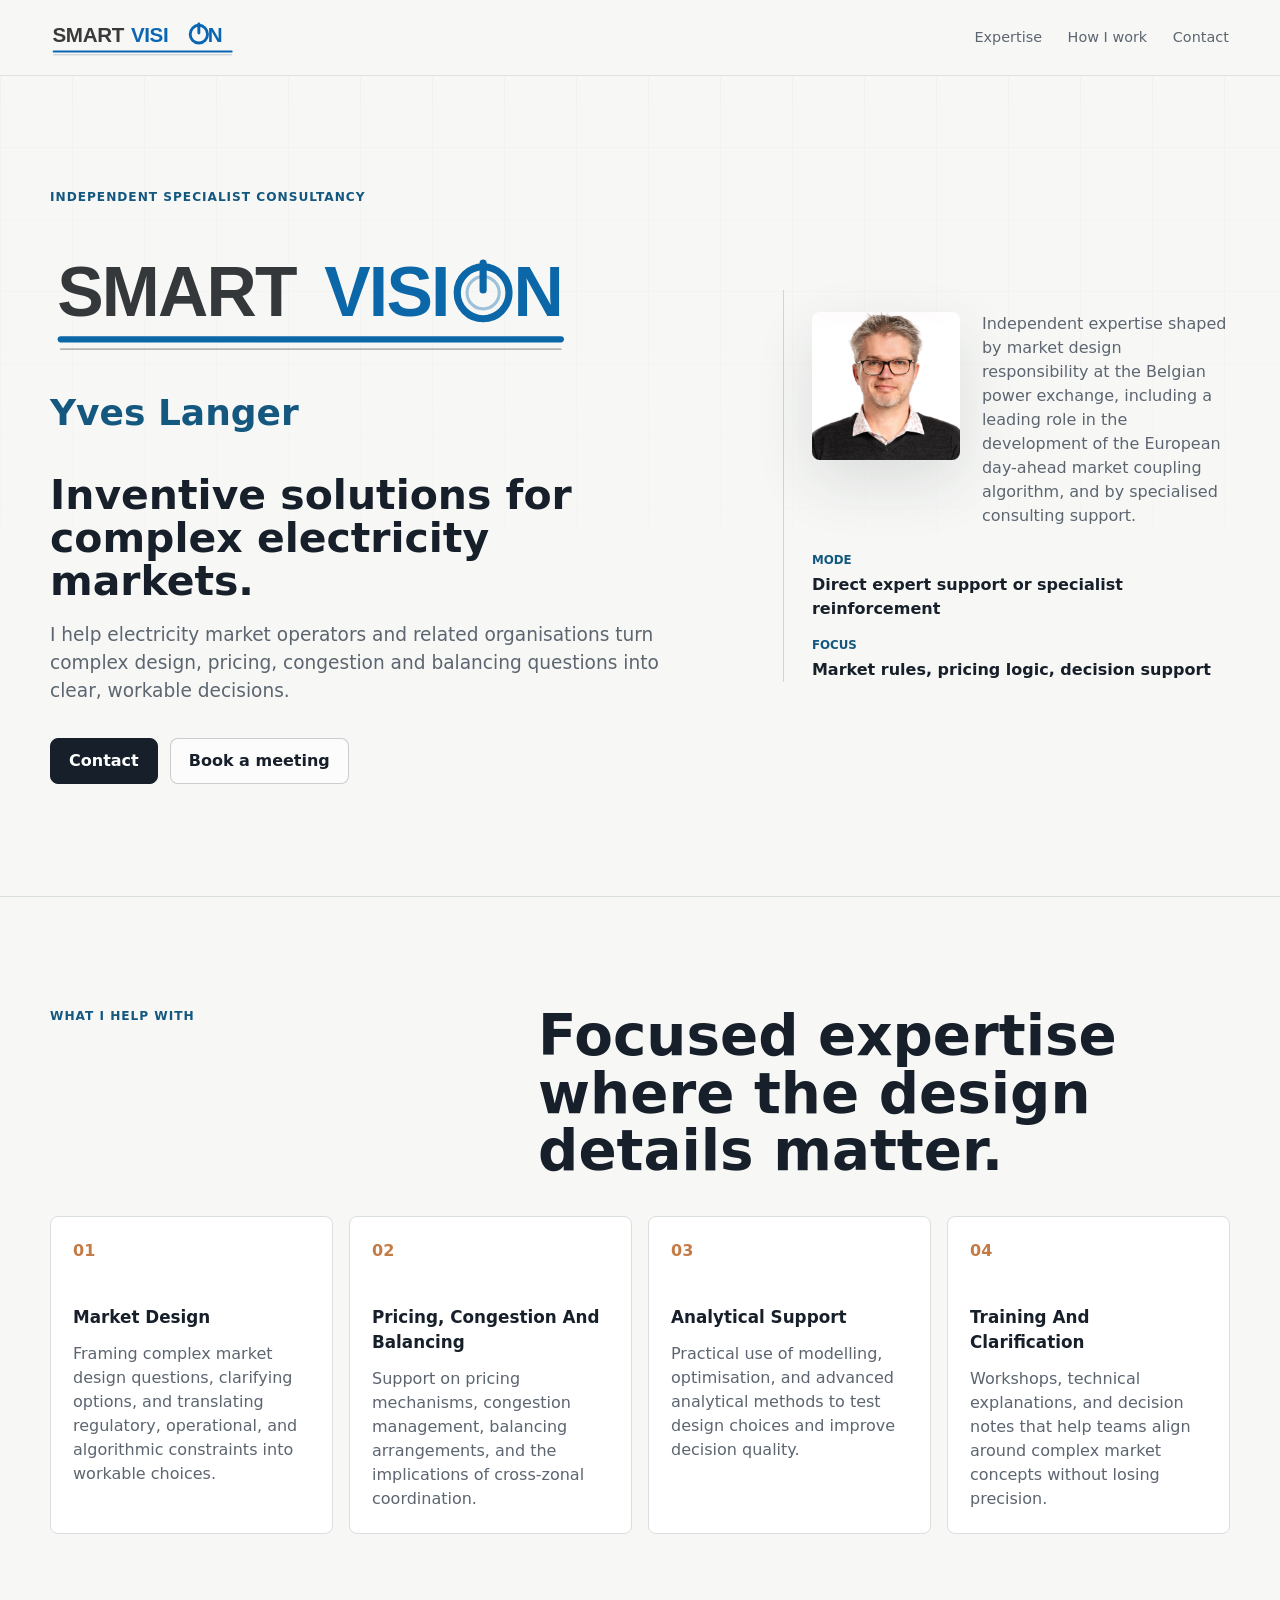
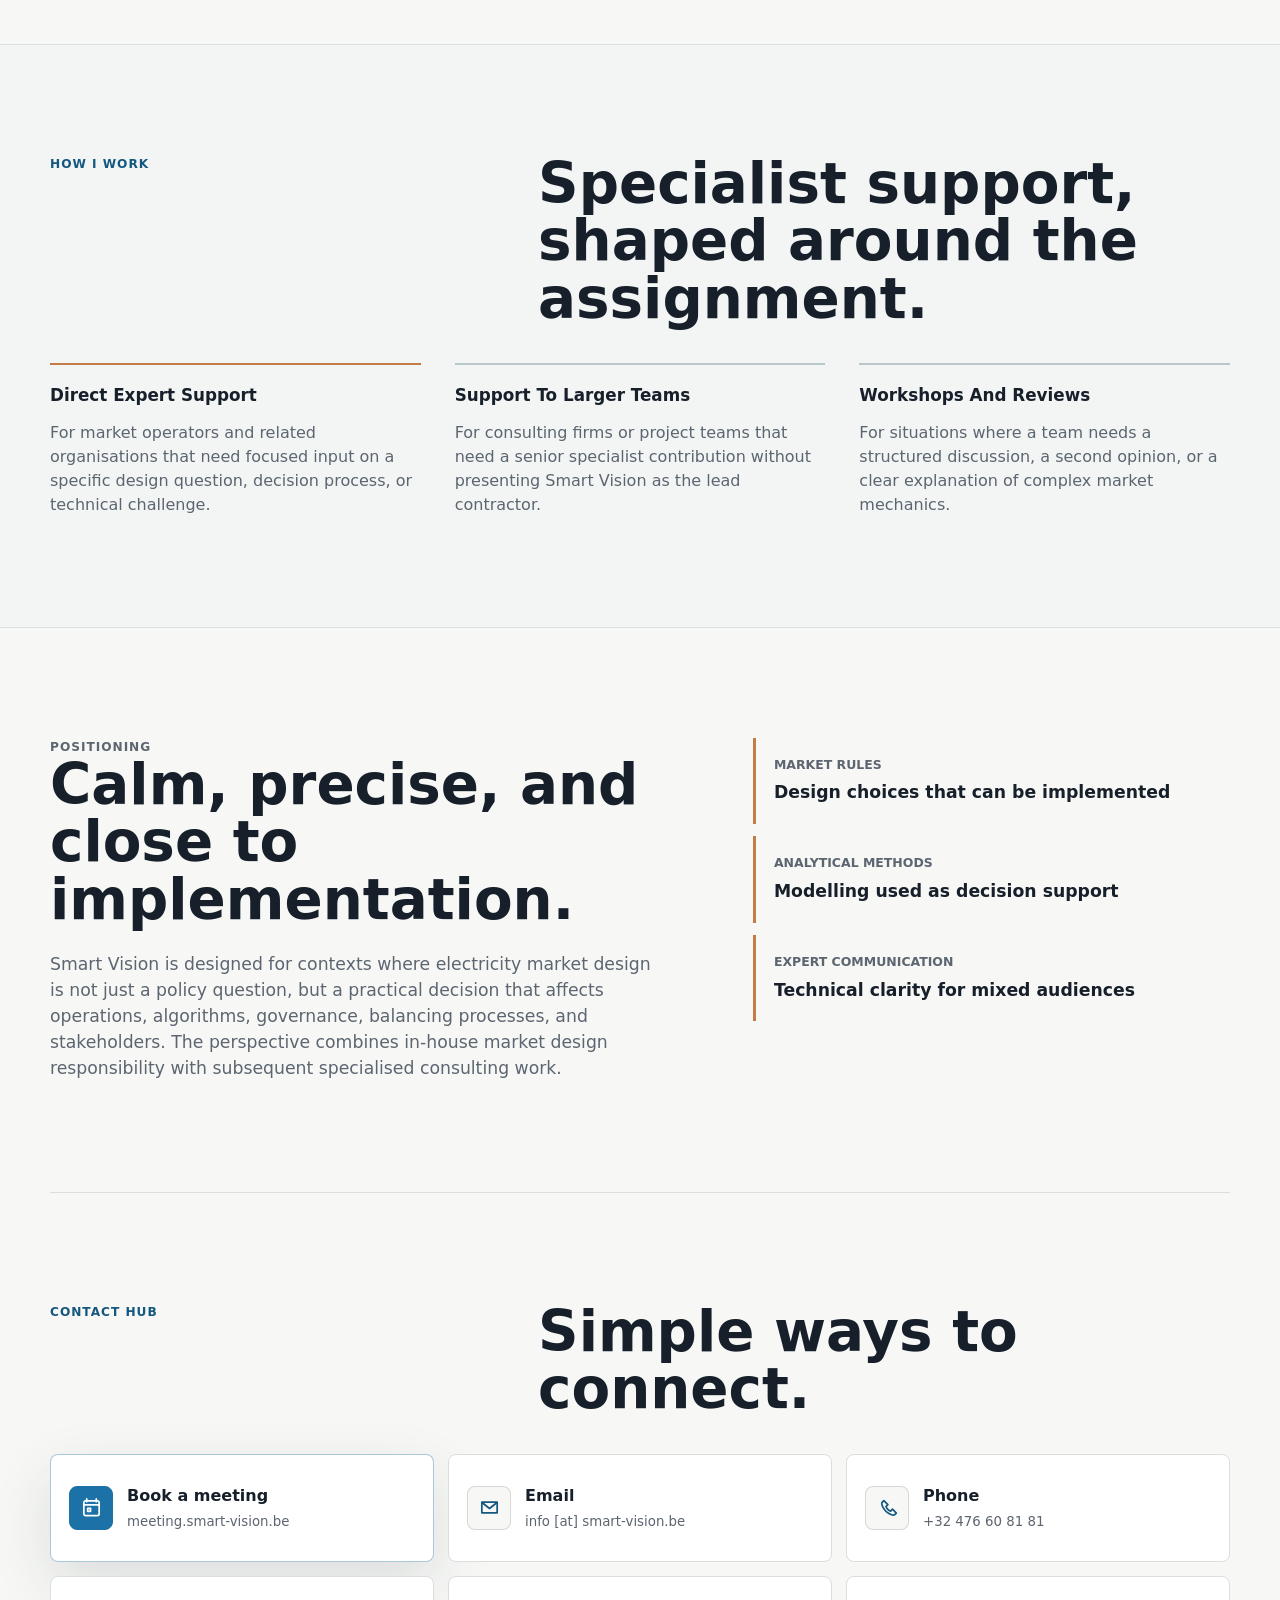
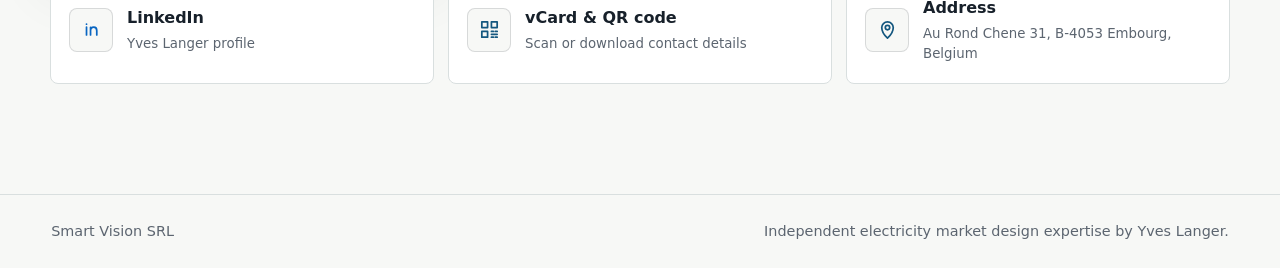
==== index.html @ 0102db3b "Refine hero identity layout" ====
<!doctype html>
<html lang="en">
  <head>
    <meta charset="utf-8">
    <meta name="viewport" content="width=device-width, initial-scale=1">
    <title>Smart Vision | Yves Langer</title>
    <meta name="description" content="Smart Vision provides independent expertise in electricity market design, pricing, congestion management, balancing, and algorithmic implementation.">
    <meta property="og:title" content="Smart Vision | Yves Langer">
    <meta property="og:description" content="Inventive solutions for complex electricity markets.">
    <meta property="og:type" content="website">
    <meta property="og:url" content="https://www.smart-vision.be/">
    <meta property="og:image" content="https://www.smart-vision.be/assets/yves-langer-portrait.jpg">
    <link rel="icon" href="assets/favicon.svg" type="image/svg+xml">
    <link rel="stylesheet" href="styles.css">
  </head>
  <body>
    <header class="site-header" aria-label="Site header">
      <a class="brand" href="#top" aria-label="Smart Vision home">
        <img src="assets/smart-vision-mark.svg" alt="" width="188" height="44">
      </a>
      <nav class="site-nav" aria-label="Main navigation">
        <a href="#help">Expertise</a>
        <a href="#work">How I work</a>
        <a href="#contact">Contact</a>
      </nav>
    </header>

    <main id="top">
      <section class="hero" aria-labelledby="hero-title">
        <div class="hero-background" aria-hidden="true">
          <svg viewBox="0 0 1000 620" preserveAspectRatio="none">
            <path d="M0 440C160 378 260 502 402 416C535 335 598 175 752 210C862 235 916 332 1000 286" />
            <path d="M0 260C118 212 228 235 330 290C470 365 580 310 668 220C752 134 878 112 1000 168" />
            <path d="M0 540C120 492 242 520 360 548C520 586 640 520 770 430C848 376 922 350 1000 368" />
          </svg>
        </div>

        <div class="hero-inner">
          <div class="hero-copy">
            <p class="eyebrow">Independent specialist consultancy</p>
            <h1 id="hero-title" class="sr-only">Smart Vision</h1>
            <img class="hero-logo" src="assets/logo-current.svg" alt="Smart Vision">
            <p class="name-line">Yves Langer</p>
            <p class="lead">Inventive solutions for complex electricity markets.</p>
            <p class="support">I help electricity market operators and related organisations turn complex design, pricing, congestion and balancing questions into clear, workable decisions.</p>
            <div class="hero-actions" aria-label="Primary actions">
              <a class="button primary" href="#contact">Contact</a>
              <a class="button secondary" href="https://meeting.smart-vision.be" target="_blank" rel="noopener">Book a meeting</a>
            </div>
          </div>

          <div class="hero-identity" aria-label="Yves Langer profile">
            <div class="identity-copy">
              <div class="identity-intro">
                <img class="portrait" src="assets/yves-langer-portrait.jpg" alt="Yves Langer">
                <p>Independent expertise shaped by market design responsibility at the Belgian power exchange, including a leading role in the development of the European day-ahead market coupling algorithm, and by specialised consulting support.</p>
              </div>
              <dl>
                <div>
                  <dt>Mode</dt>
                  <dd>Direct expert support or specialist reinforcement</dd>
                </div>
                <div>
                  <dt>Focus</dt>
                  <dd>Market rules, pricing logic, decision support</dd>
                </div>
              </dl>
            </div>
          </div>
        </div>
      </section>

      <section id="help" class="section">
        <div class="section-heading">
          <p class="eyebrow">What I help with</p>
          <h2>Focused expertise where the design details matter.</h2>
        </div>
        <div class="card-grid">
          <article class="info-card">
            <span class="card-index">01</span>
            <h3>Market Design</h3>
            <p>Framing complex market design questions, clarifying options, and translating regulatory, operational, and algorithmic constraints into workable choices.</p>
          </article>
          <article class="info-card">
            <span class="card-index">02</span>
            <h3>Pricing, Congestion And Balancing</h3>
            <p>Support on pricing mechanisms, congestion management, balancing arrangements, and the implications of cross-zonal coordination.</p>
          </article>
          <article class="info-card">
            <span class="card-index">03</span>
            <h3>Analytical Support</h3>
            <p>Practical use of modelling, optimisation, and advanced analytical methods to test design choices and improve decision quality.</p>
          </article>
          <article class="info-card">
            <span class="card-index">04</span>
            <h3>Training And Clarification</h3>
            <p>Workshops, technical explanations, and decision notes that help teams align around complex market concepts without losing precision.</p>
          </article>
        </div>
      </section>

      <section id="work" class="section band">
        <div class="section-heading">
          <p class="eyebrow">How I work</p>
          <h2>Specialist support, shaped around the assignment.</h2>
        </div>
        <div class="work-list">
          <article>
            <h3>Direct Expert Support</h3>
            <p>For market operators and related organisations that need focused input on a specific design question, decision process, or technical challenge.</p>
          </article>
          <article>
            <h3>Support To Larger Teams</h3>
            <p>For consulting firms or project teams that need a senior specialist contribution without presenting Smart Vision as the lead contractor.</p>
          </article>
          <article>
            <h3>Workshops And Reviews</h3>
            <p>For situations where a team needs a structured discussion, a second opinion, or a clear explanation of complex market mechanics.</p>
          </article>
        </div>
      </section>

      <section class="section evidence" aria-labelledby="evidence-title">
        <div class="evidence-copy">
          <p class="eyebrow">Positioning</p>
          <h2 id="evidence-title">Calm, precise, and close to implementation.</h2>
          <p>Smart Vision is designed for contexts where electricity market design is not just a policy question, but a practical decision that affects operations, algorithms, governance, balancing processes, and stakeholders. The perspective combines in-house market design responsibility with subsequent specialised consulting work.</p>
        </div>
        <div class="metrics" aria-label="Areas of emphasis">
          <div>
            <span>Market rules</span>
            <strong>Design choices that can be implemented</strong>
          </div>
          <div>
            <span>Analytical methods</span>
            <strong>Modelling used as decision support</strong>
          </div>
          <div>
            <span>Expert communication</span>
            <strong>Technical clarity for mixed audiences</strong>
          </div>
        </div>
      </section>

      <section id="contact" class="section contact-section">
        <div class="section-heading">
          <p class="eyebrow">Contact hub</p>
          <h2>Simple ways to connect.</h2>
        </div>
        <div class="contact-grid">
          <a class="contact-card highlight" href="https://meeting.smart-vision.be" target="_blank" rel="noopener">
            <span class="contact-icon" aria-hidden="true">
              <svg viewBox="0 0 24 24" focusable="false">
                <path d="M7 3v3M17 3v3M4.5 9.2h15M6 5h12a2 2 0 0 1 2 2v11.5a2 2 0 0 1-2 2H6a2 2 0 0 1-2-2V7a2 2 0 0 1 2-2Z"/>
                <path d="M8 13h3v3H8z"/>
              </svg>
            </span>
            <span>
              <strong>Book a meeting</strong>
              <small>meeting.smart-vision.be</small>
            </span>
          </a>
          <a class="contact-card" id="email-link" href="#" data-user-a="info" data-domain-a="smart-vision" data-domain-b="be">
            <span class="contact-icon" aria-hidden="true">
              <svg viewBox="0 0 24 24" focusable="false">
                <path d="M4 6.5h16v11H4z"/>
                <path d="m4.5 7 7.5 6 7.5-6"/>
              </svg>
            </span>
            <span>
              <strong>Email</strong>
              <small id="email-readable">info [at] smart-vision.be</small>
            </span>
          </a>
          <a class="contact-card" id="phone-link" href="#" data-p1="+32" data-p2="476" data-p3="60" data-p4="81" data-p5="81">
            <span class="contact-icon" aria-hidden="true">
              <svg viewBox="0 0 24 24" focusable="false">
                <path d="M8.2 4.8 6.6 6.4c-.8.8-.6 3.1.8 5.7 1.5 2.7 3.8 5 6.5 6.5 2.6 1.4 4.9 1.6 5.7.8l1.6-1.6-4-4-2 2c-.9-.3-1.9-.9-2.9-1.9s-1.6-2-1.9-2.9l2-2-4.2-4.2Z"/>
              </svg>
            </span>
            <span>
              <strong>Phone</strong>
              <small id="phone-readable">+32 476 60 81 81</small>
            </span>
          </a>
          <a class="contact-card" href="https://www.linkedin.com/in/yveslanger/" target="_blank" rel="noopener">
            <span class="contact-icon linkedin-icon" aria-hidden="true">
              <svg viewBox="0 0 24 24" focusable="false">
                <path d="M6.8 9.5v8.2M6.8 6.3v.1M11 17.7v-8M11 13.2c0-2.1 1.3-3.7 3.4-3.7 1.9 0 3.1 1.2 3.1 3.7v4.5"/>
              </svg>
            </span>
            <span>
              <strong>LinkedIn</strong>
              <small>Yves Langer profile</small>
            </span>
          </a>
          <button class="contact-card contact-button" type="button" id="qr-open" aria-haspopup="dialog">
            <span class="contact-icon" aria-hidden="true">
              <svg viewBox="0 0 24 24" focusable="false">
                <path d="M4 4h6v6H4zM14 4h6v6h-6zM4 14h6v6H4z"/>
                <path d="M14 14h2M18 14h2M14 17h6M14 20h2M18 20h2"/>
              </svg>
            </span>
            <span>
              <strong>vCard & QR code</strong>
              <small>Scan or download contact details</small>
            </span>
          </button>
          <a class="contact-card" href="https://goo.gl/maps/nouDkz6vx65DiyoV7" target="_blank" rel="noopener">
            <span class="contact-icon" aria-hidden="true">
              <svg viewBox="0 0 24 24" focusable="false">
                <path d="M12 21s6-5.3 6-11a6 6 0 0 0-12 0c0 5.7 6 11 6 11Z"/>
                <path d="M12 12.3a2.3 2.3 0 1 0 0-4.6 2.3 2.3 0 0 0 0 4.6Z"/>
              </svg>
            </span>
            <span>
              <strong>Address</strong>
              <small>Au Rond Chene 31, B-4053 Embourg, Belgium</small>
            </span>
          </a>
        </div>
      </section>
    </main>

    <div class="qr-modal" id="qr-modal" role="dialog" aria-modal="true" aria-labelledby="qr-title" hidden>
      <button class="qr-backdrop" type="button" id="qr-backdrop" aria-label="Close QR code"></button>
      <div class="qr-dialog">
        <button class="qr-close" type="button" id="qr-close" aria-label="Close QR code">
          <svg viewBox="0 0 24 24" focusable="false" aria-hidden="true">
            <path d="M6 6l12 12M18 6 6 18"/>
          </svg>
        </button>
        <div class="qr-dialog-logo" aria-hidden="true">
          <img src="assets/logo-current.svg" alt="">
        </div>
        <h2 id="qr-title">Smart Vision contact QR</h2>
        <img class="qr-image" src="assets/qr-vcard.png" alt="QR code for Yves Langer contact details">
        <a class="button primary" href="assets/yves-langer.vcf" download>Download vCard</a>
      </div>
    </div>

    <footer class="site-footer">
      <p>Smart Vision SRL</p>
      <p>Independent electricity market design expertise by Yves Langer.</p>
    </footer>

    <script src="script.js"></script>
  </body>
</html>
---- styles.css ----
:root {
  --ink: #17202a;
  --muted: #5c6570;
  --soft: #f7f8f6;
  --paper: #ffffff;
  --line: #d9dfdf;
  --blue: #1c72a7;
  --blue-dark: #14577f;
  --green: #73a873;
  --copper: #c47b45;
  --shadow: 0 22px 60px rgba(23, 32, 42, 0.12);
  --radius: 8px;
}

* {
  box-sizing: border-box;
}

html {
  scroll-behavior: smooth;
}

body {
  margin: 0;
  color: var(--ink);
  background: var(--soft);
  font-family: Inter, ui-sans-serif, system-ui, -apple-system, BlinkMacSystemFont, "Segoe UI", sans-serif;
  line-height: 1.5;
  letter-spacing: 0;
  overflow-x: hidden;
}

img,
svg {
  display: block;
  max-width: 100%;
}

.sr-only {
  position: absolute;
  width: 1px;
  height: 1px;
  padding: 0;
  overflow: hidden;
  clip: rect(0, 0, 0, 0);
  white-space: nowrap;
  border: 0;
}

a {
  color: inherit;
}

.site-header {
  position: sticky;
  top: 0;
  z-index: 20;
  display: flex;
  align-items: center;
  justify-content: space-between;
  gap: 24px;
  min-height: 76px;
  padding: 14px clamp(20px, 4vw, 56px);
  border-bottom: 1px solid rgba(217, 223, 223, 0.82);
  background: rgba(247, 248, 246, 0.92);
  backdrop-filter: blur(18px);
}

.brand {
  display: inline-flex;
  align-items: center;
  gap: 14px;
  text-decoration: none;
}

.brand img {
  width: clamp(152px, 19vw, 188px);
  height: auto;
  flex: 0 0 auto;
}

.site-nav {
  display: flex;
  align-items: center;
  gap: clamp(12px, 2vw, 26px);
  color: var(--muted);
  font-size: 0.9rem;
}

.site-nav a {
  text-decoration: none;
}

.site-nav a:hover {
  color: var(--ink);
}

.hero {
  position: relative;
  overflow: hidden;
  min-height: min(820px, calc(100vh - 76px));
  border-bottom: 1px solid var(--line);
}

.hero-background {
  display: none;
}

.hero::before {
  position: absolute;
  inset: 0;
  content: "";
  opacity: 0.58;
  pointer-events: none;
  background:
    linear-gradient(90deg, rgba(23, 32, 42, 0.045) 1px, transparent 1px),
    linear-gradient(0deg, rgba(23, 32, 42, 0.04) 1px, transparent 1px);
  background-size: 72px 72px;
  mask-image: linear-gradient(180deg, #000 0%, transparent 82%);
}

.hero-inner {
  position: relative;
  z-index: 1;
  display: grid;
  grid-template-columns: minmax(0, 1.18fr) minmax(320px, 0.82fr);
  align-items: center;
  gap: clamp(44px, 7vw, 92px);
  width: min(1180px, calc(100% - 40px));
  min-height: min(820px, calc(100vh - 76px));
  margin: 0 auto;
  padding: clamp(58px, 9vw, 112px) 0;
}

.hero-copy,
.hero-identity,
.identity-copy {
  min-width: 0;
}

.eyebrow {
  margin: 0 0 14px;
  color: var(--blue-dark);
  font-size: 0.76rem;
  font-weight: 760;
  letter-spacing: 0.08em;
  text-transform: uppercase;
}

h1,
h2,
h3,
p {
  margin-top: 0;
}

h1 {
  margin-bottom: 8px;
  font-size: clamp(4.5rem, 11vw, 9.8rem);
  line-height: 0.9;
  font-weight: 790;
  letter-spacing: 0;
}

.hero-logo {
  width: min(720px, 100%);
  margin: 24px 0 18px;
}

.name-line {
  margin-bottom: 34px;
  color: var(--blue-dark);
  font-size: clamp(1.4rem, 3vw, 2.25rem);
  font-weight: 680;
}

.lead {
  max-width: 760px;
  margin-bottom: 18px;
  font-size: clamp(1.45rem, 3.2vw, 2.8rem);
  line-height: 1.05;
  font-weight: 720;
}

.support {
  max-width: 640px;
  color: var(--muted);
  font-size: clamp(1rem, 1.45vw, 1.22rem);
}

.hero-actions {
  display: flex;
  flex-wrap: wrap;
  gap: 12px;
  margin-top: 34px;
}

.button {
  display: inline-flex;
  align-items: center;
  justify-content: center;
  min-height: 46px;
  padding: 0 18px;
  border: 1px solid var(--ink);
  border-radius: var(--radius);
  font-weight: 700;
  text-decoration: none;
}

.button.primary {
  color: #fff;
  background: var(--ink);
}

.button.secondary {
  border-color: rgba(23, 32, 42, 0.22);
  background: rgba(255, 255, 255, 0.62);
}

.button:hover,
.contact-card:hover {
  transform: translateY(-1px);
}

.hero-identity {
  padding: 22px 0 0 28px;
  border-left: 1px solid rgba(23, 32, 42, 0.16);
}

.identity-intro {
  display: grid;
  grid-template-columns: 148px minmax(0, 1fr);
  gap: 22px;
  align-items: start;
}

.portrait {
  width: 148px;
  aspect-ratio: 1;
  object-fit: cover;
  border-radius: var(--radius);
  box-shadow: var(--shadow);
}

.identity-copy p {
  margin-bottom: 0;
  color: var(--muted);
}

.identity-copy dl {
  display: grid;
  grid-template-columns: 1fr;
  gap: 16px;
  margin: 24px 0 0;
}

.identity-copy dt {
  color: var(--blue-dark);
  font-size: 0.74rem;
  font-weight: 760;
  text-transform: uppercase;
}

.identity-copy dd {
  margin: 3px 0 0;
  font-weight: 670;
  overflow-wrap: anywhere;
}

.section {
  width: min(1180px, calc(100% - 40px));
  margin: 0 auto;
  padding: clamp(66px, 9vw, 110px) 0;
}

.section-heading {
  display: grid;
  grid-template-columns: minmax(160px, 0.38fr) minmax(0, 0.62fr);
  gap: clamp(20px, 5vw, 80px);
  align-items: start;
  margin-bottom: 36px;
}

.section-heading h2,
.evidence-copy h2 {
  margin: 0;
  font-size: clamp(2rem, 4.4vw, 4.1rem);
  line-height: 1.02;
  letter-spacing: 0;
}

.card-grid {
  display: grid;
  grid-template-columns: repeat(4, minmax(0, 1fr));
  gap: 16px;
}

.info-card,
.contact-card,
.resource-row article {
  border: 1px solid var(--line);
  border-radius: var(--radius);
  background: var(--paper);
}

.info-card {
  min-height: 280px;
  padding: 22px;
}

.card-index {
  display: inline-flex;
  margin-bottom: 42px;
  color: var(--copper);
  font-weight: 780;
}

.info-card h3,
.work-list h3,
.resource-row h3 {
  margin-bottom: 12px;
  font-size: 1.05rem;
}

.info-card p,
.work-list p,
.resource-row p,
.evidence-copy p {
  margin-bottom: 0;
  color: var(--muted);
}

.band {
  width: 100%;
  max-width: none;
  padding-right: max(20px, calc((100vw - 1180px) / 2));
  padding-left: max(20px, calc((100vw - 1180px) / 2));
  border-top: 1px solid var(--line);
  border-bottom: 1px solid var(--line);
  background: #f2f5f4;
}

.work-list {
  display: grid;
  grid-template-columns: repeat(3, minmax(0, 1fr));
  gap: 34px;
}

.work-list article {
  padding-top: 18px;
  border-top: 2px solid #b9c7ca;
}

.work-list article:first-child {
  border-top-color: var(--copper);
}

.evidence {
  display: grid;
  grid-template-columns: minmax(0, 0.9fr) minmax(280px, 0.7fr);
  gap: clamp(34px, 7vw, 90px);
  align-items: start;
}

.evidence-copy p:last-child {
  max-width: 620px;
  margin-top: 24px;
  font-size: 1.08rem;
}

.metrics {
  display: grid;
  gap: 12px;
}

.metrics div {
  padding: 18px 0 18px 18px;
  border-left: 3px solid var(--copper);
}

.metrics span,
.metrics strong {
  display: block;
}

.metrics span {
  color: var(--muted);
  font-size: 0.78rem;
  font-weight: 720;
  text-transform: uppercase;
}

.metrics strong {
  margin-top: 6px;
  font-size: 1.08rem;
}

.contact-section {
  border-top: 1px solid var(--line);
}

.contact-grid {
  display: grid;
  grid-template-columns: repeat(3, minmax(0, 1fr));
  gap: 14px;
}

.contact-card {
  display: flex;
  gap: 14px;
  align-items: center;
  min-height: 108px;
  padding: 18px;
  text-decoration: none;
  transition: transform 160ms ease, border-color 160ms ease, box-shadow 160ms ease;
}

.contact-button {
  width: 100%;
  color: inherit;
  font: inherit;
  text-align: left;
  cursor: pointer;
}

.contact-card.highlight {
  border-color: rgba(28, 114, 167, 0.38);
  box-shadow: var(--shadow);
}

.contact-icon {
  display: inline-flex;
  align-items: center;
  justify-content: center;
  flex: 0 0 44px;
  width: 44px;
  height: 44px;
  border: 1px solid rgba(23, 32, 42, 0.14);
  border-radius: var(--radius);
  color: var(--blue-dark);
  background: var(--soft);
}

.contact-icon svg {
  width: 23px;
  height: 23px;
  fill: none;
  stroke: currentColor;
  stroke-width: 1.8;
  stroke-linecap: round;
  stroke-linejoin: round;
}

.contact-card.highlight .contact-icon {
  color: #fff;
  border-color: var(--blue);
  background: var(--blue);
}

.linkedin-icon {
  color: #0a66c2;
}

.contact-card strong,
.contact-card small {
  display: block;
}

.contact-card small {
  margin-top: 4px;
  color: var(--muted);
  overflow-wrap: anywhere;
}

.qr-modal[hidden] {
  display: none;
}

.qr-modal {
  position: fixed;
  inset: 0;
  z-index: 80;
  display: grid;
  place-items: center;
  padding: 24px;
}

.qr-backdrop {
  position: absolute;
  inset: 0;
  border: 0;
  background: rgba(23, 32, 42, 0.48);
  cursor: pointer;
}

.qr-dialog {
  position: relative;
  z-index: 1;
  display: grid;
  justify-items: center;
  width: min(420px, 100%);
  padding: 30px;
  border: 1px solid rgba(217, 223, 223, 0.95);
  border-radius: var(--radius);
  background: var(--paper);
  box-shadow: var(--shadow);
}

.qr-close {
  position: absolute;
  top: 12px;
  right: 12px;
  display: inline-flex;
  align-items: center;
  justify-content: center;
  width: 38px;
  height: 38px;
  border: 1px solid var(--line);
  border-radius: var(--radius);
  color: var(--ink);
  background: var(--soft);
  cursor: pointer;
}

.qr-close svg {
  width: 20px;
  height: 20px;
  fill: none;
  stroke: currentColor;
  stroke-width: 2;
  stroke-linecap: round;
}

.qr-dialog-logo {
  width: min(230px, 70%);
  margin-bottom: 18px;
}

.qr-dialog h2 {
  margin-bottom: 18px;
  font-size: 1.35rem;
  line-height: 1.15;
  text-align: center;
}

.qr-image {
  width: min(250px, 78vw);
  margin-bottom: 22px;
  border: 1px solid var(--line);
  border-radius: var(--radius);
  background: #fff;
}

.resources {
  padding-top: 44px;
}

.resource-row {
  display: grid;
  grid-template-columns: repeat(3, minmax(0, 1fr));
  gap: 16px;
}

.resource-row article {
  padding: 22px;
}

.site-footer {
  display: flex;
  justify-content: space-between;
  gap: 18px;
  padding: 26px clamp(20px, 4vw, 56px);
  border-top: 1px solid var(--line);
  color: var(--muted);
  font-size: 0.9rem;
}

.site-footer p {
  margin: 0;
}

@media (max-width: 980px) {
  .hero-inner,
  .section-heading,
  .evidence {
    grid-template-columns: 1fr;
  }

  .hero-inner {
    align-items: start;
    min-height: auto;
  }

  .card-grid,
  .contact-grid {
    grid-template-columns: repeat(2, minmax(0, 1fr));
  }

  .work-list,
  .resource-row {
    grid-template-columns: 1fr;
  }

  .hero-identity {
    padding-left: 0;
    border-left: 0;
  }
}

@media (max-width: 720px) {
  .site-header {
    position: static;
    align-items: flex-start;
    flex-direction: column;
  }

  .site-nav {
    width: 100%;
    overflow-x: auto;
    padding-bottom: 4px;
  }

  .hero {
    min-height: auto;
  }

  .hero-inner {
    padding-top: 54px;
    padding-bottom: 66px;
  }

  .hero-copy,
  .hero-identity,
  .section-heading,
  .evidence {
    width: 100%;
    max-width: calc(100vw - 40px);
  }

  h1 {
    font-size: clamp(3.25rem, 17vw, 4.15rem);
    max-width: 6ch;
    overflow-wrap: normal;
  }

  .hero-logo {
    width: min(420px, 100%);
    margin-top: 18px;
  }

  .identity-intro {
    grid-template-columns: 96px minmax(0, 1fr);
    gap: 16px;
  }

  .portrait {
    width: 96px;
  }

  .lead {
    max-width: 12.5ch;
    font-size: clamp(1.42rem, 7.2vw, 1.9rem);
    overflow-wrap: break-word;
  }

  .support {
    max-width: 29ch;
  }

  .section-heading h2,
  .evidence-copy h2 {
    font-size: clamp(2rem, 10vw, 3rem);
    max-width: 8.8ch;
    overflow-wrap: break-word;
  }

  .evidence-copy h2 {
    max-width: 16ch;
    font-size: clamp(2rem, 9vw, 2.6rem);
  }

  .evidence-copy p:last-child {
    max-width: 29ch;
  }

  .hero-identity {
    display: none;
  }

  .card-grid,
  .contact-grid {
    grid-template-columns: 1fr;
  }

  .info-card,
  .contact-card,
  .resource-row article,
  .work-list article {
    max-width: calc(100vw - 40px);
  }

  .info-card p,
  .work-list p,
  .resource-row p,
  .evidence-copy p,
  .contact-card small {
    max-width: 29ch;
    overflow-wrap: anywhere;
  }

  .info-card {
    min-height: auto;
  }

  .card-index {
    margin-bottom: 24px;
  }

  .site-footer {
    flex-direction: column;
  }
}

@media (prefers-reduced-motion: reduce) {
  html {
    scroll-behavior: auto;
  }

  .button,
  .contact-card {
    transition: none;
  }
}
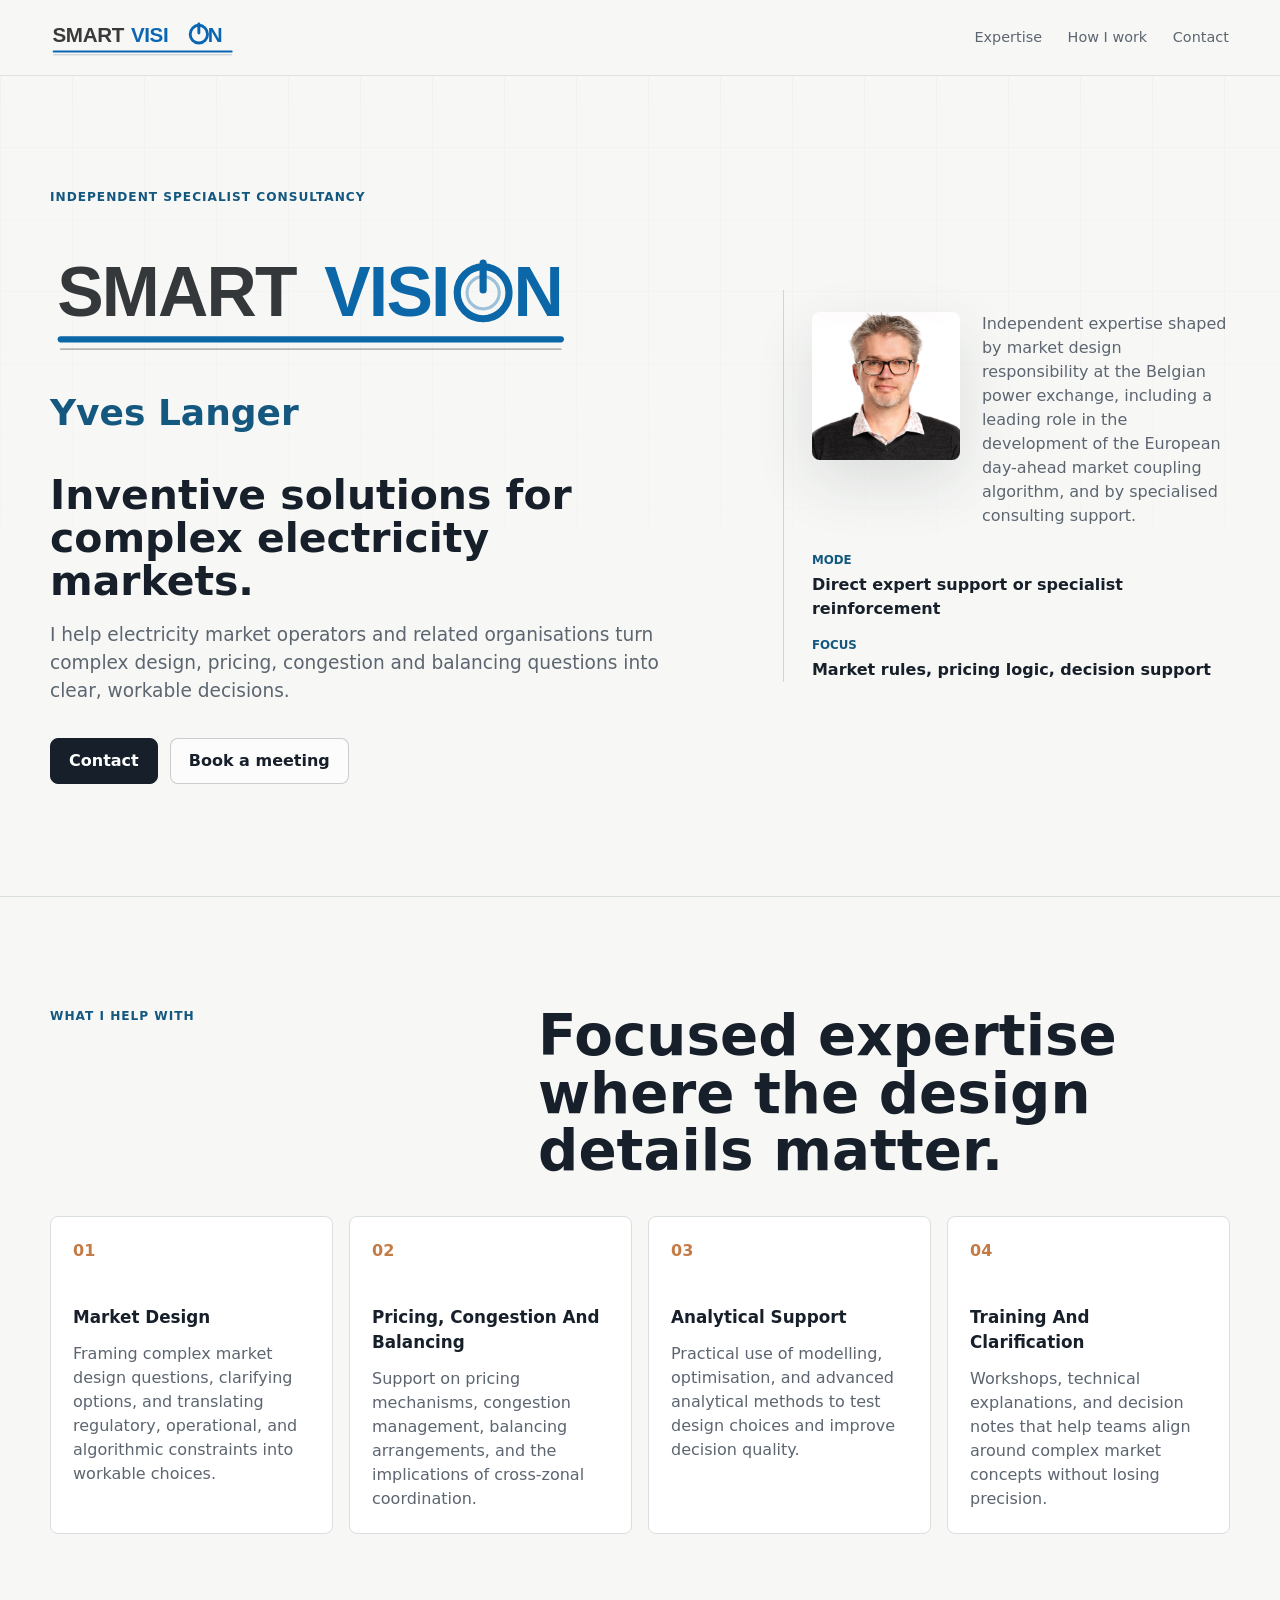
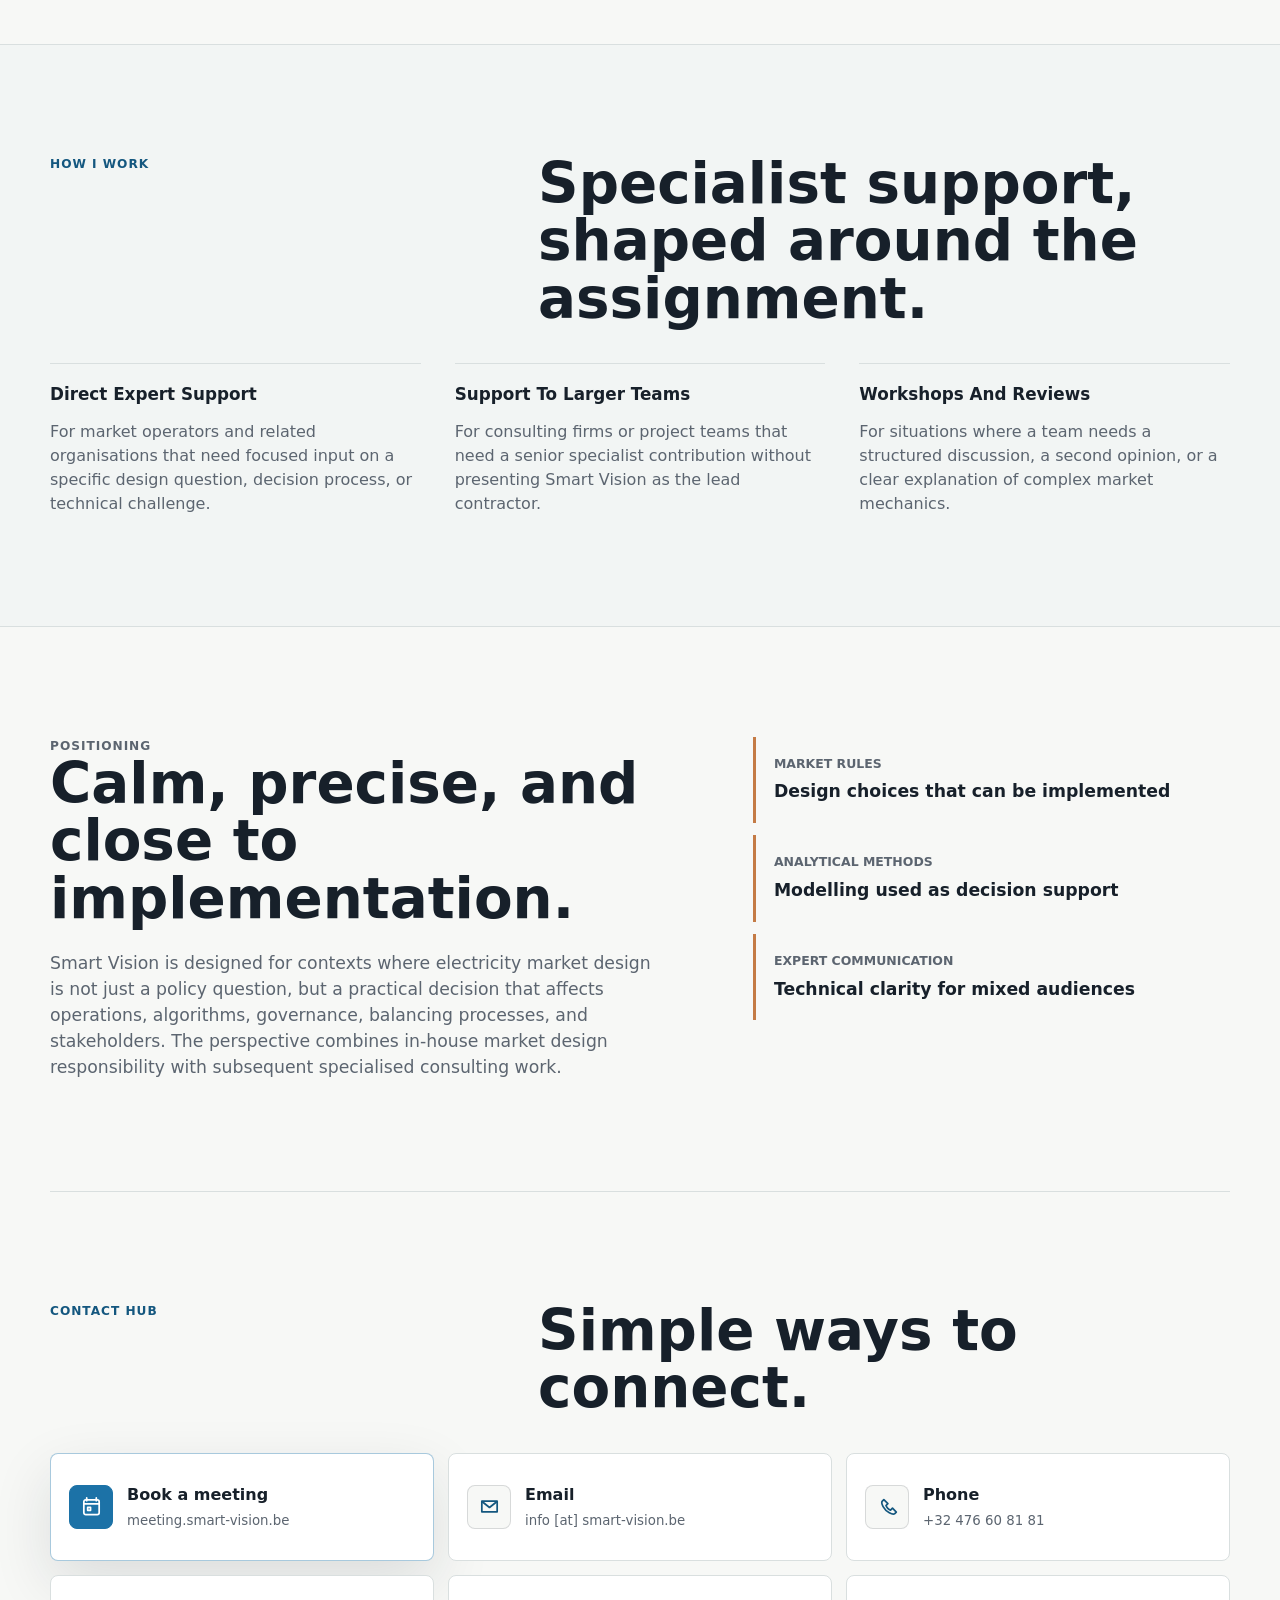
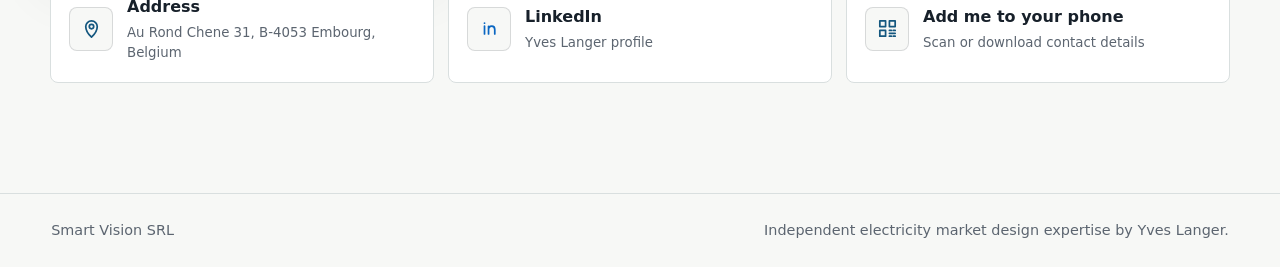
==== commit 386c20db: "Tidy contact grid and work section lines" ====
--- a/index.html
+++ b/index.html
@@ -183,6 +183,18 @@
               <small id="phone-readable">+32 476 60 81 81</small>
             </span>
           </a>
+          <a class="contact-card" href="https://goo.gl/maps/nouDkz6vx65DiyoV7" target="_blank" rel="noopener">
+            <span class="contact-icon" aria-hidden="true">
+              <svg viewBox="0 0 24 24" focusable="false">
+                <path d="M12 21s6-5.3 6-11a6 6 0 0 0-12 0c0 5.7 6 11 6 11Z"/>
+                <path d="M12 12.3a2.3 2.3 0 1 0 0-4.6 2.3 2.3 0 0 0 0 4.6Z"/>
+              </svg>
+            </span>
+            <span>
+              <strong>Address</strong>
+              <small>Au Rond Chene 31, B-4053 Embourg, Belgium</small>
+            </span>
+          </a>
           <a class="contact-card" href="https://www.linkedin.com/in/yveslanger/" target="_blank" rel="noopener">
             <span class="contact-icon linkedin-icon" aria-hidden="true">
               <svg viewBox="0 0 24 24" focusable="false">
@@ -202,22 +214,10 @@
               </svg>
             </span>
             <span>
-              <strong>vCard & QR code</strong>
+              <strong>Add me to your phone</strong>
               <small>Scan or download contact details</small>
             </span>
           </button>
-          <a class="contact-card" href="https://goo.gl/maps/nouDkz6vx65DiyoV7" target="_blank" rel="noopener">
-            <span class="contact-icon" aria-hidden="true">
-              <svg viewBox="0 0 24 24" focusable="false">
-                <path d="M12 21s6-5.3 6-11a6 6 0 0 0-12 0c0 5.7 6 11 6 11Z"/>
-                <path d="M12 12.3a2.3 2.3 0 1 0 0-4.6 2.3 2.3 0 0 0 0 4.6Z"/>
-              </svg>
-            </span>
-            <span>
-              <strong>Address</strong>
-              <small>Au Rond Chene 31, B-4053 Embourg, Belgium</small>
-            </span>
-          </a>
         </div>
       </section>
     </main>
--- a/styles.css
+++ b/styles.css
@@ -348,11 +348,7 @@
 
 .work-list article {
   padding-top: 18px;
-  border-top: 2px solid #b9c7ca;
-}
-
-.work-list article:first-child {
-  border-top-color: var(--copper);
+  border-top: 1px solid var(--line);
 }
 
 .evidence {
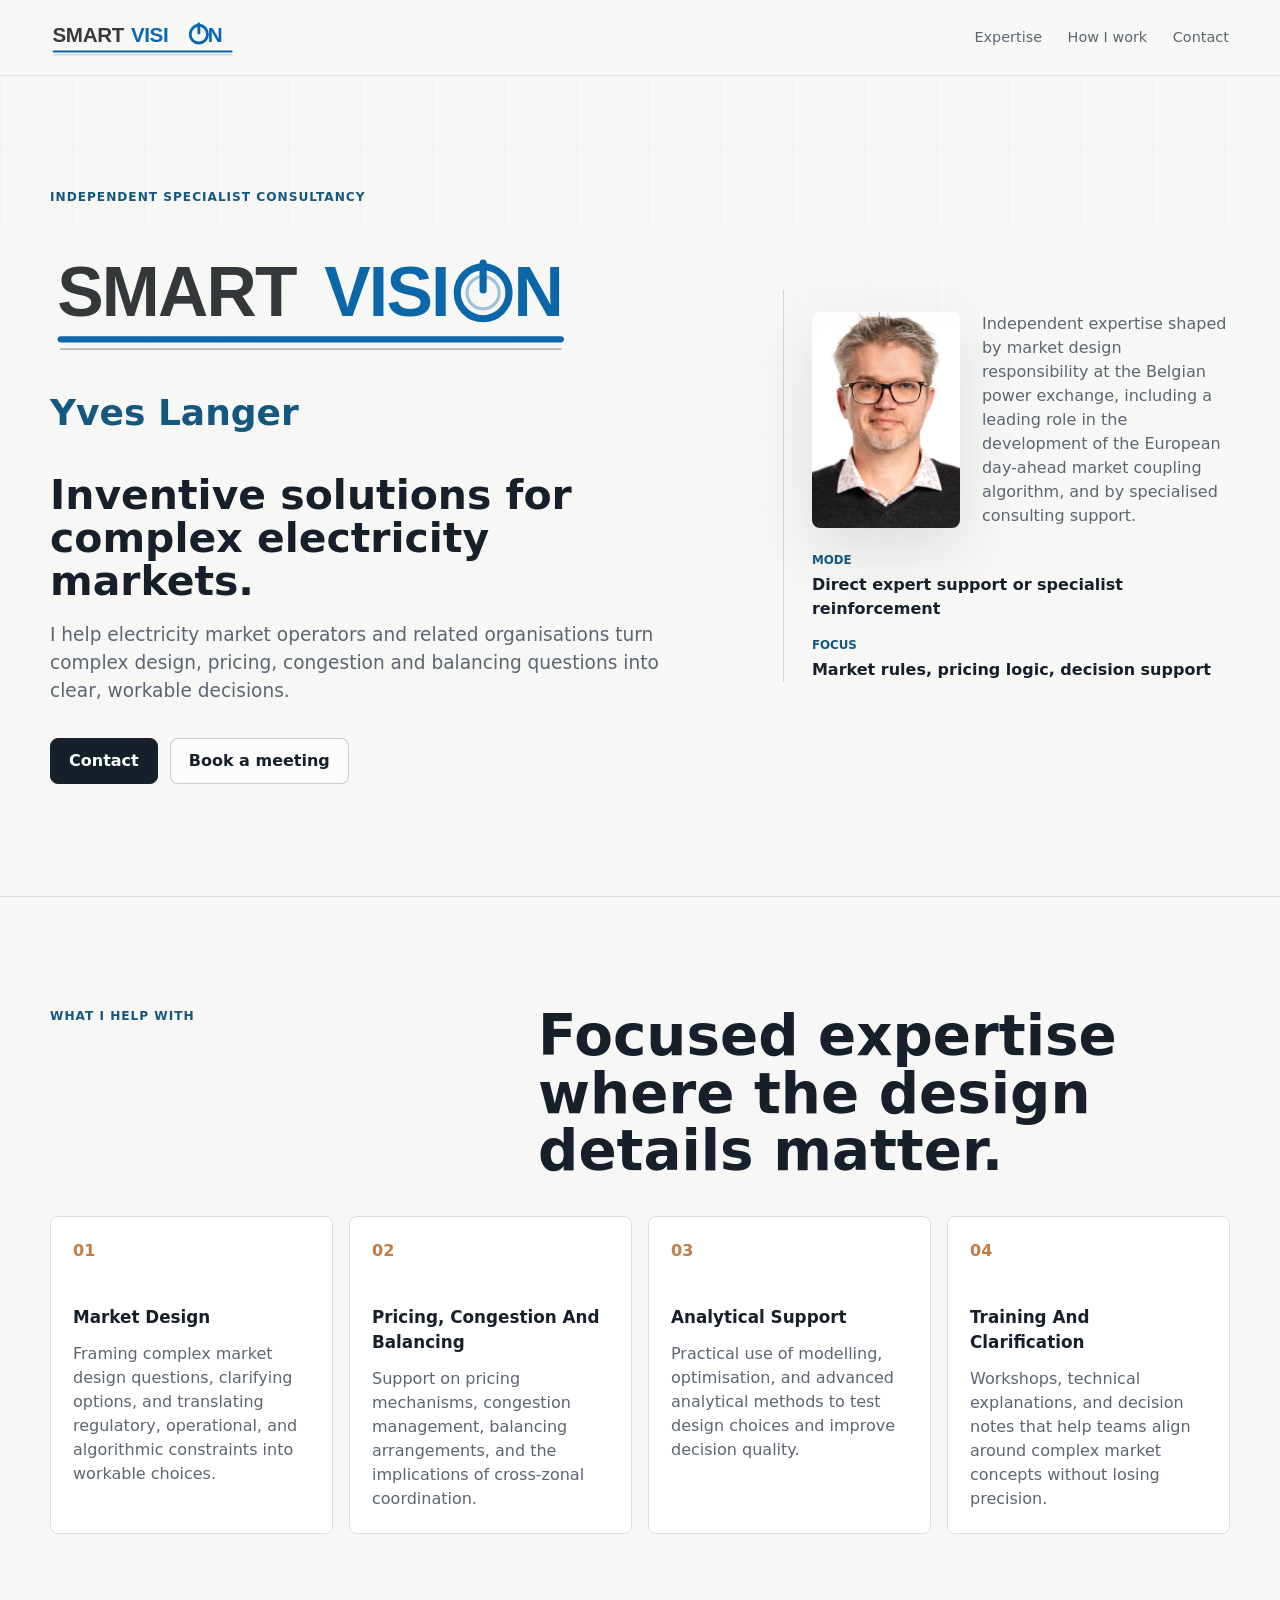
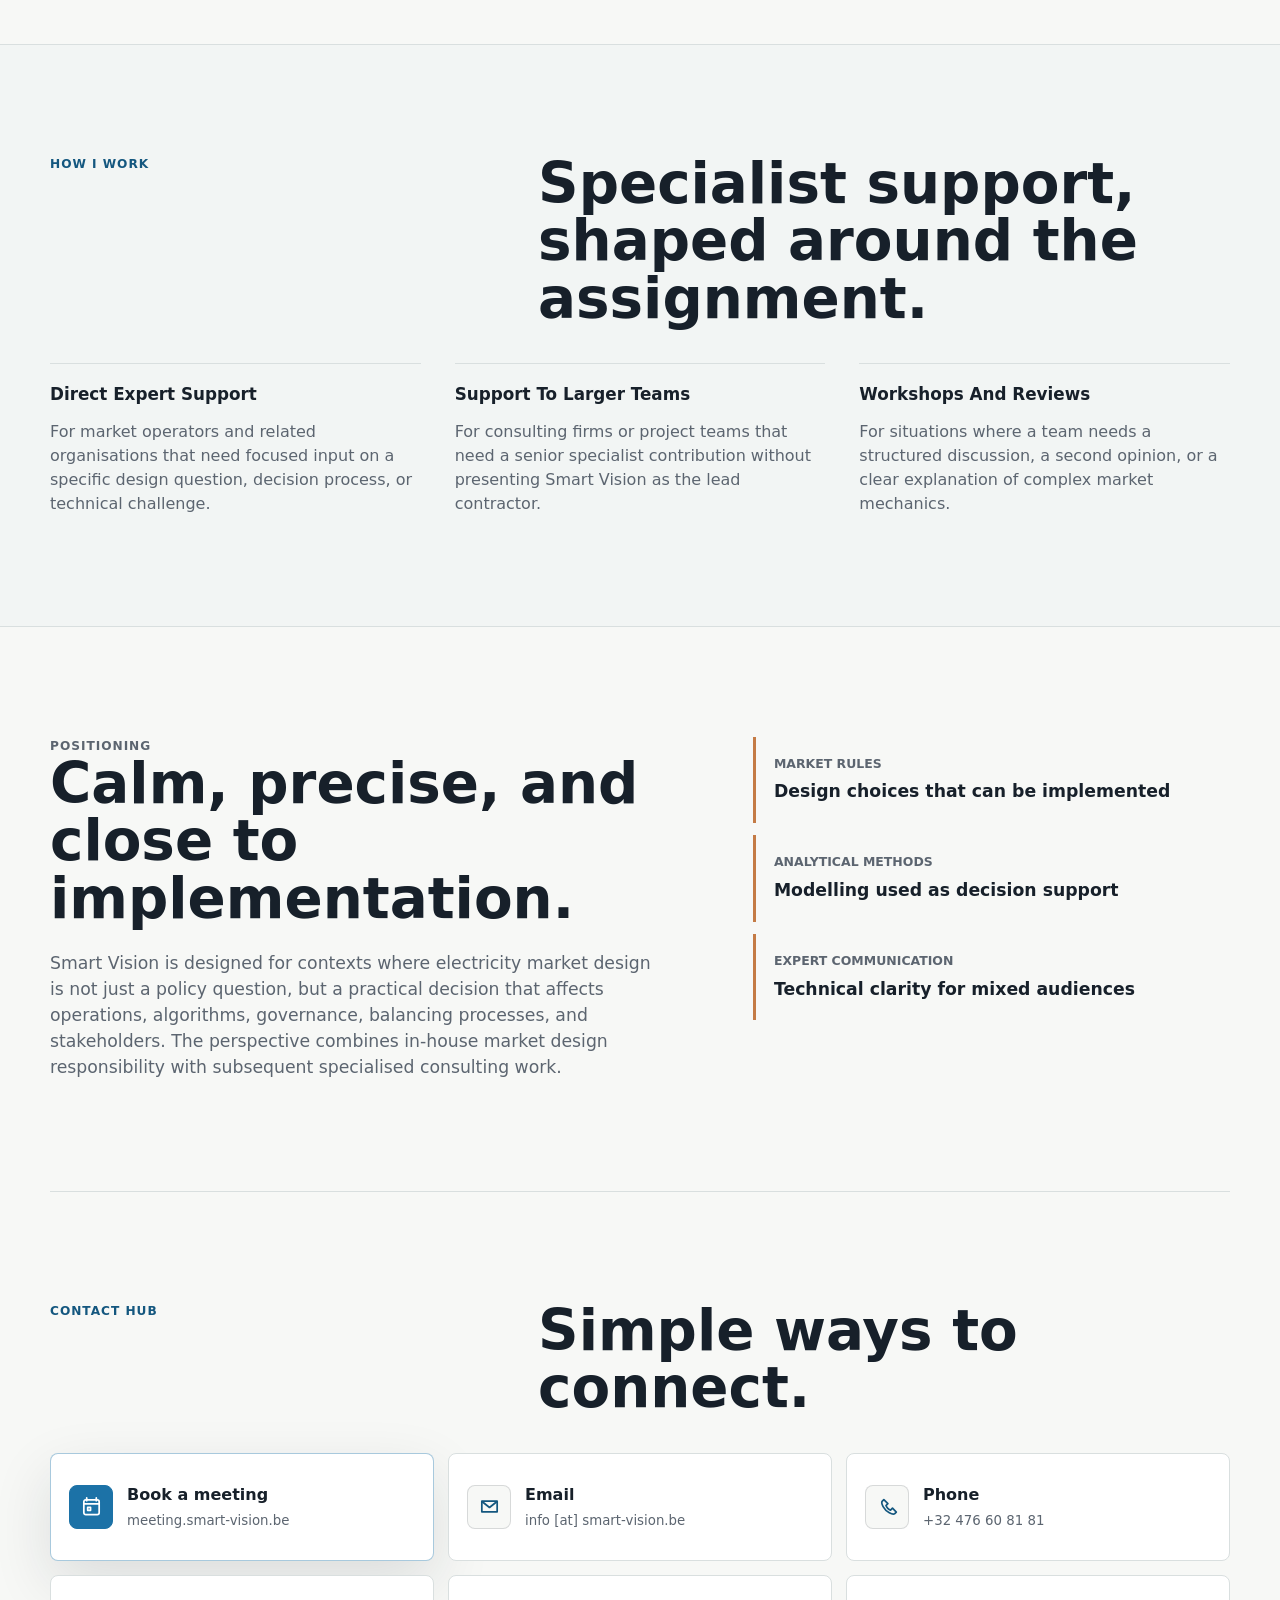
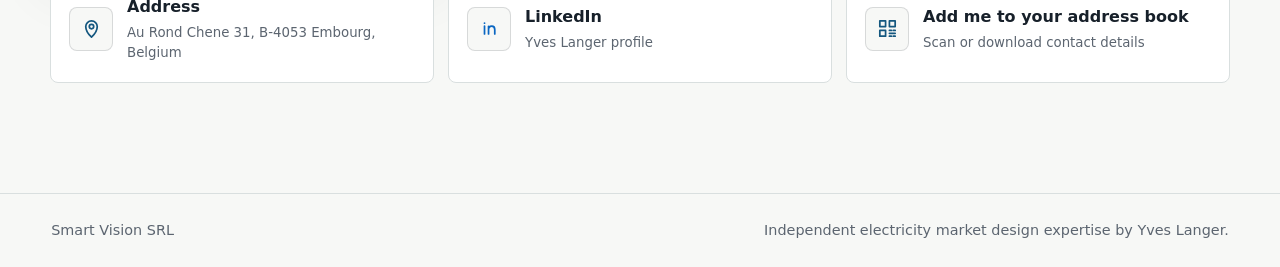
==== commit 39bd13ef: "Polish address book label and portrait layout" ====
--- a/index.html
+++ b/index.html
@@ -214,7 +214,7 @@
               </svg>
             </span>
             <span>
-              <strong>Add me to your phone</strong>
+              <strong>Add me to your address book</strong>
               <small>Scan or download contact details</small>
             </span>
           </button>
--- a/styles.css
+++ b/styles.css
@@ -231,12 +231,13 @@
   display: grid;
   grid-template-columns: 148px minmax(0, 1fr);
   gap: 22px;
-  align-items: start;
+  align-items: stretch;
 }
 
 .portrait {
   width: 148px;
-  aspect-ratio: 1;
+  height: 100%;
+  min-height: 148px;
   object-fit: cover;
   border-radius: var(--radius);
   box-shadow: var(--shadow);
@@ -651,6 +652,7 @@
 
   .portrait {
     width: 96px;
+    min-height: 96px;
   }
 
   .lead {
@@ -677,10 +679,6 @@
 
   .evidence-copy p:last-child {
     max-width: 29ch;
-  }
-
-  .hero-identity {
-    display: none;
   }
 
   .card-grid,
@@ -717,6 +715,18 @@
   }
 }
 
+@media (max-width: 480px) {
+  .identity-intro {
+    grid-template-columns: 1fr;
+  }
+
+  .portrait {
+    width: min(180px, 100%);
+    height: auto;
+    aspect-ratio: 1;
+  }
+}
+
 @media (prefers-reduced-motion: reduce) {
   html {
     scroll-behavior: auto;
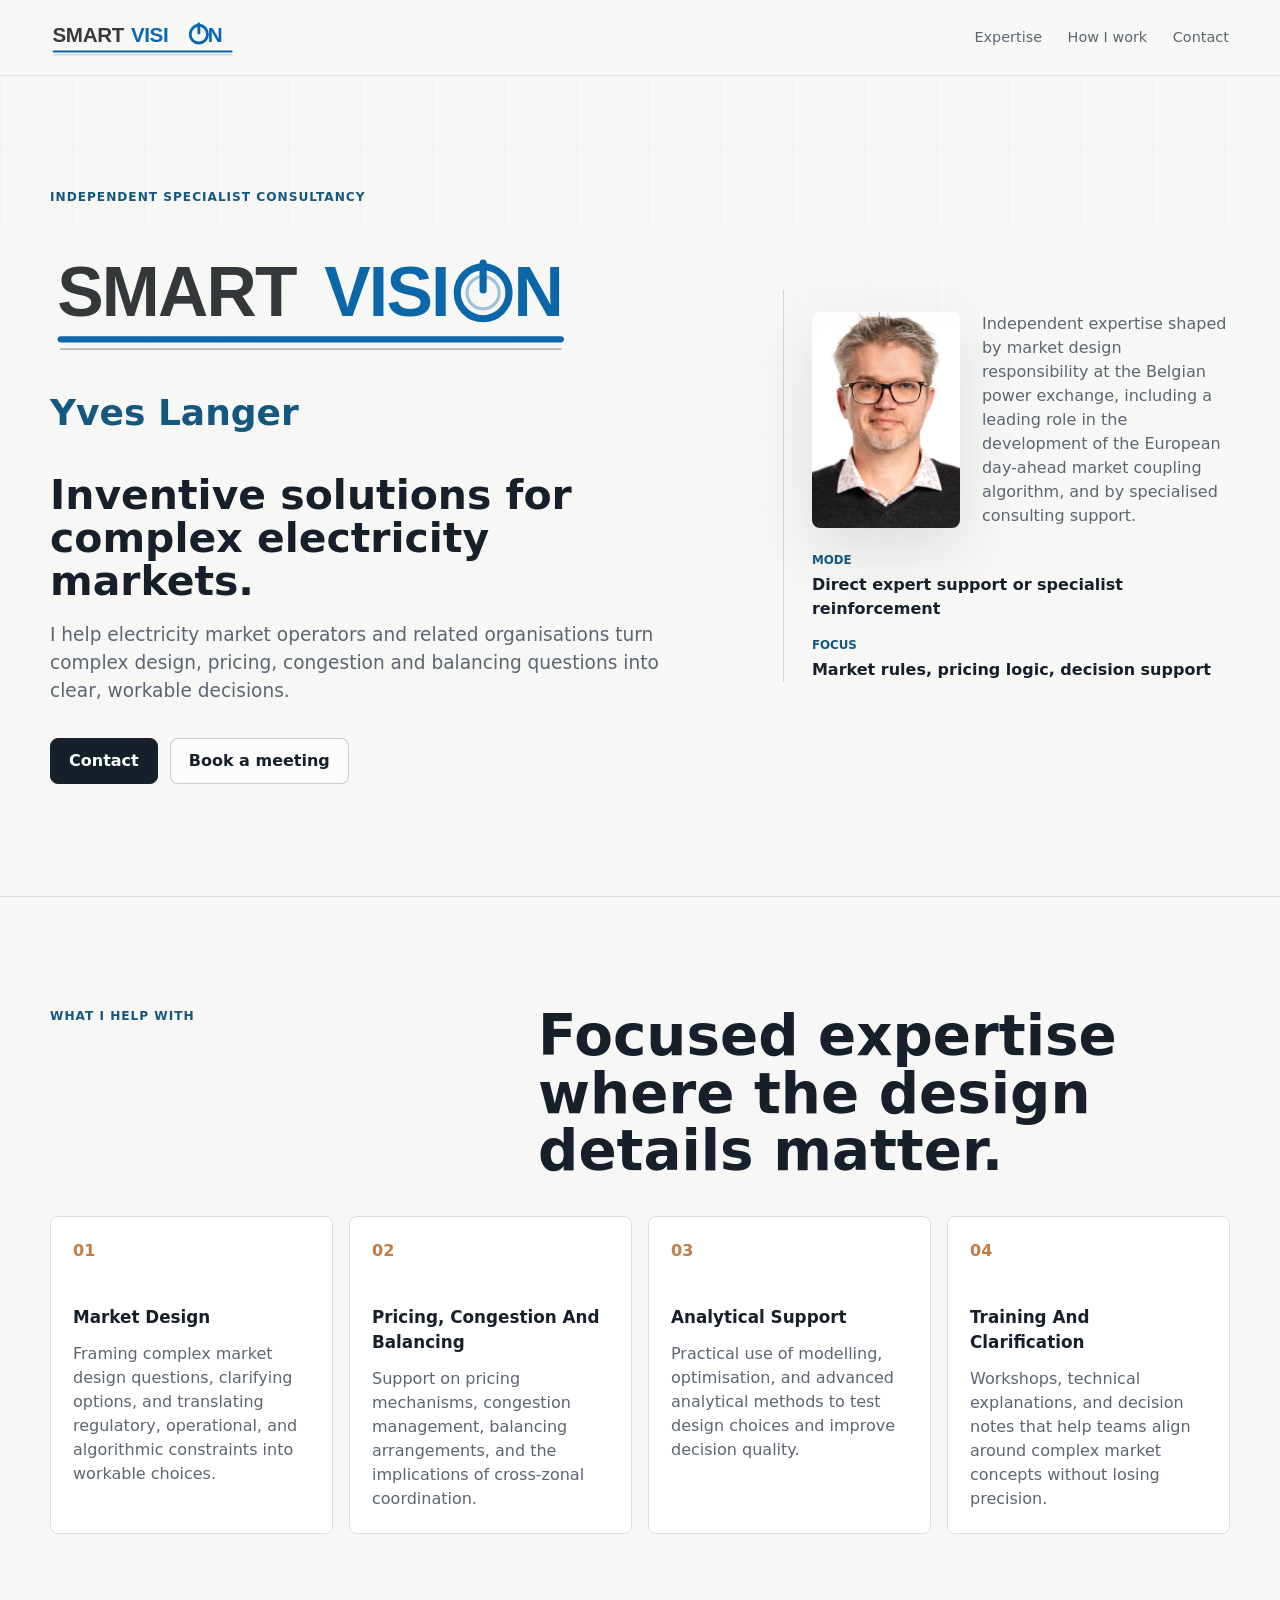
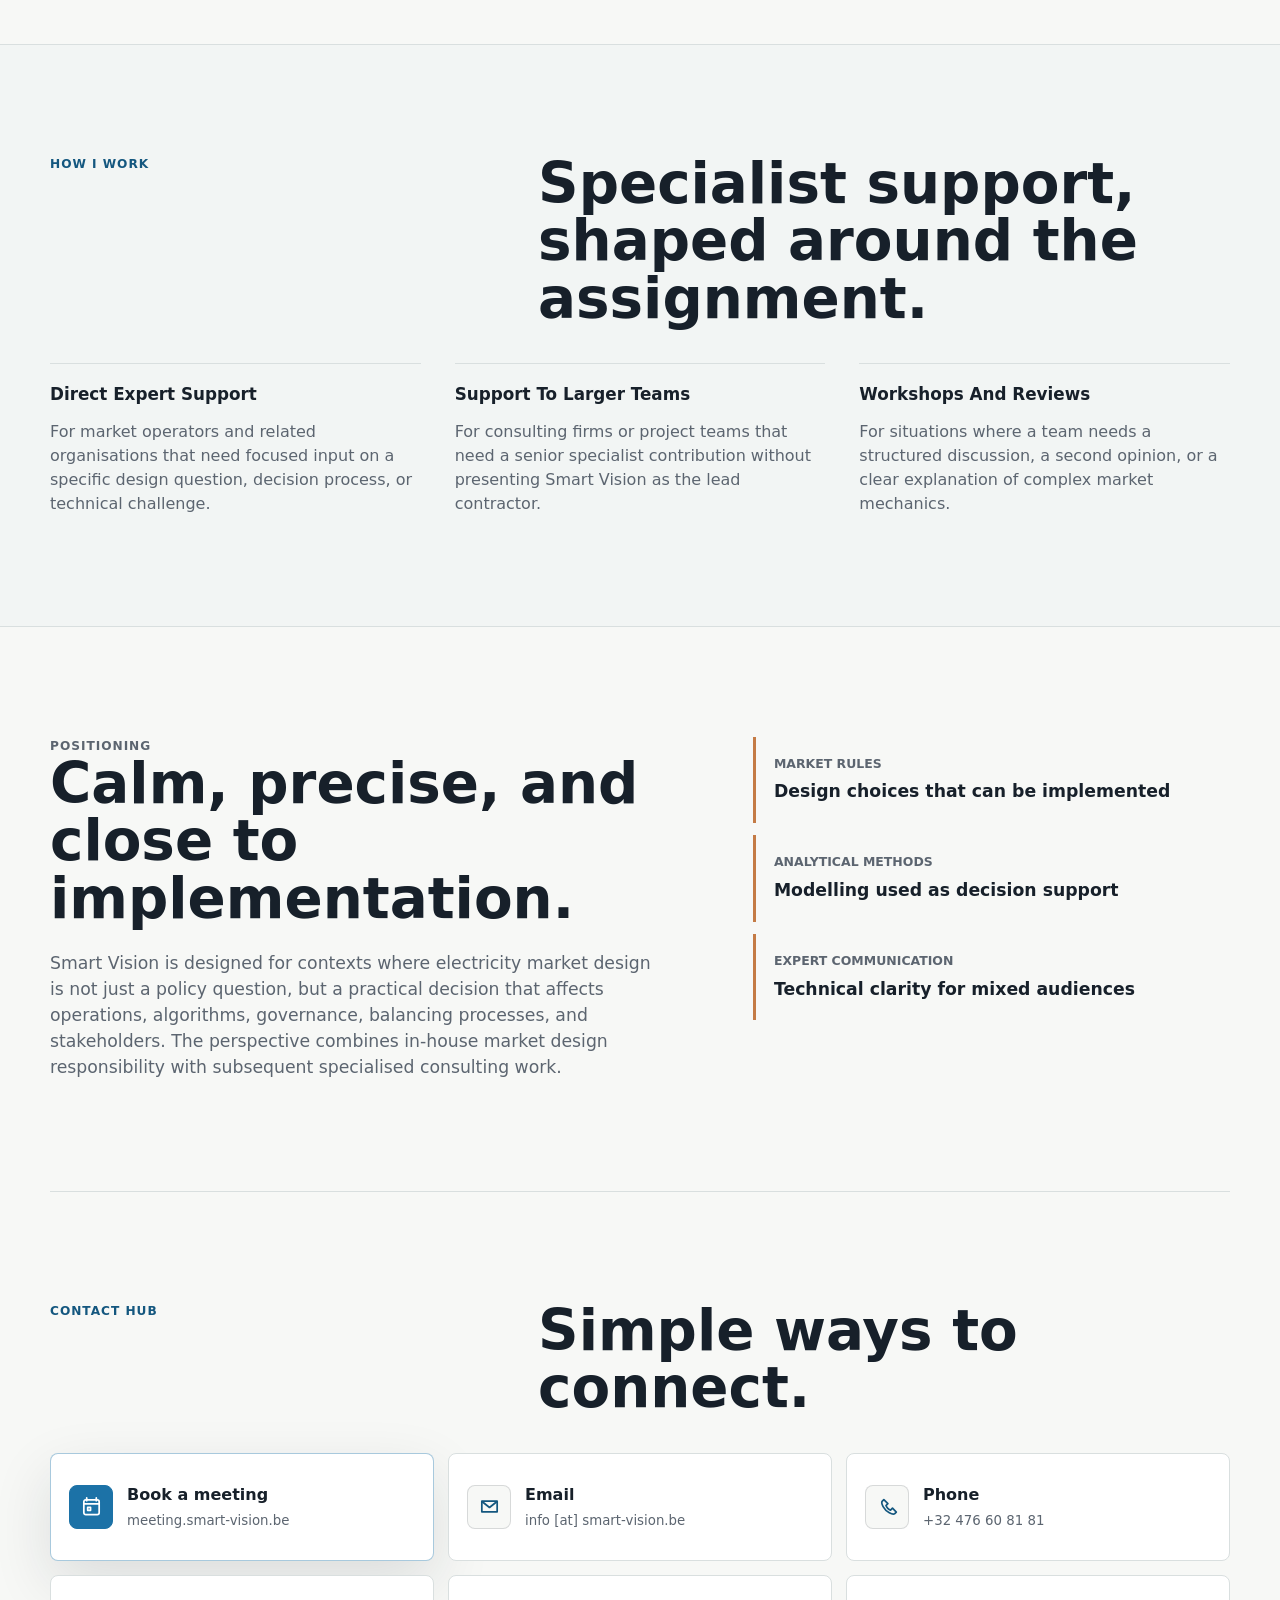
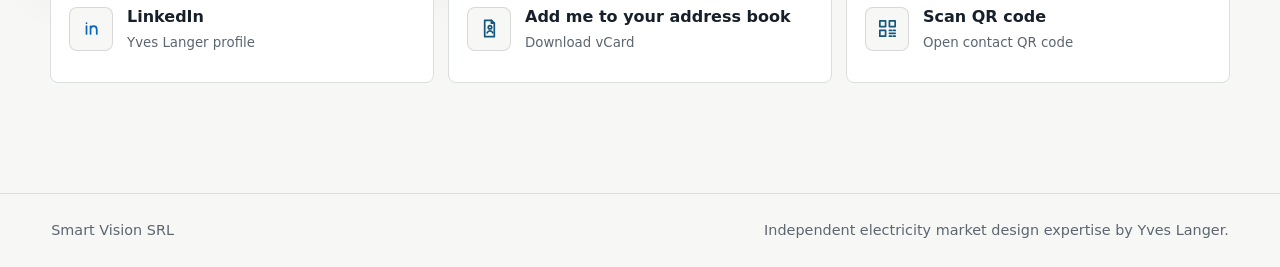
==== commit eb54d16c: "Separate vCard and QR contact actions" ====
--- a/index.html
+++ b/index.html
@@ -183,18 +183,6 @@
               <small id="phone-readable">+32 476 60 81 81</small>
             </span>
           </a>
-          <a class="contact-card" href="https://goo.gl/maps/nouDkz6vx65DiyoV7" target="_blank" rel="noopener">
-            <span class="contact-icon" aria-hidden="true">
-              <svg viewBox="0 0 24 24" focusable="false">
-                <path d="M12 21s6-5.3 6-11a6 6 0 0 0-12 0c0 5.7 6 11 6 11Z"/>
-                <path d="M12 12.3a2.3 2.3 0 1 0 0-4.6 2.3 2.3 0 0 0 0 4.6Z"/>
-              </svg>
-            </span>
-            <span>
-              <strong>Address</strong>
-              <small>Au Rond Chene 31, B-4053 Embourg, Belgium</small>
-            </span>
-          </a>
           <a class="contact-card" href="https://www.linkedin.com/in/yveslanger/" target="_blank" rel="noopener">
             <span class="contact-icon linkedin-icon" aria-hidden="true">
               <svg viewBox="0 0 24 24" focusable="false">
@@ -206,6 +194,18 @@
               <small>Yves Langer profile</small>
             </span>
           </a>
+          <a class="contact-card" href="assets/yves-langer.vcf" download>
+            <span class="contact-icon" aria-hidden="true">
+              <svg viewBox="0 0 24 24" focusable="false">
+                <path d="M7 3.5h7l3 3v14H7z"/>
+                <path d="M14 3.5v3h3M9.5 16.5c.6-1.4 1.8-2.1 3-2.1s2.4.7 3 2.1M12.5 12.5a1.8 1.8 0 1 0 0-3.6 1.8 1.8 0 0 0 0 3.6Z"/>
+              </svg>
+            </span>
+            <span>
+              <strong>Add me to your address book</strong>
+              <small>Download vCard</small>
+            </span>
+          </a>
           <button class="contact-card contact-button" type="button" id="qr-open" aria-haspopup="dialog">
             <span class="contact-icon" aria-hidden="true">
               <svg viewBox="0 0 24 24" focusable="false">
@@ -214,8 +214,8 @@
               </svg>
             </span>
             <span>
-              <strong>Add me to your address book</strong>
-              <small>Scan or download contact details</small>
+              <strong>Scan QR code</strong>
+              <small>Open contact QR code</small>
             </span>
           </button>
         </div>
--- a/styles.css
+++ b/styles.css
@@ -656,29 +656,27 @@
   }
 
   .lead {
-    max-width: 12.5ch;
+    max-width: 30rem;
     font-size: clamp(1.42rem, 7.2vw, 1.9rem);
-    overflow-wrap: break-word;
   }
 
   .support {
-    max-width: 29ch;
+    max-width: 34rem;
   }
 
   .section-heading h2,
   .evidence-copy h2 {
     font-size: clamp(2rem, 10vw, 3rem);
-    max-width: 8.8ch;
-    overflow-wrap: break-word;
+    max-width: 14em;
   }
 
   .evidence-copy h2 {
-    max-width: 16ch;
+    max-width: 14em;
     font-size: clamp(2rem, 9vw, 2.6rem);
   }
 
   .evidence-copy p:last-child {
-    max-width: 29ch;
+    max-width: 34rem;
   }
 
   .card-grid,
@@ -698,7 +696,7 @@
   .resource-row p,
   .evidence-copy p,
   .contact-card small {
-    max-width: 29ch;
+    max-width: 34rem;
     overflow-wrap: anywhere;
   }
 
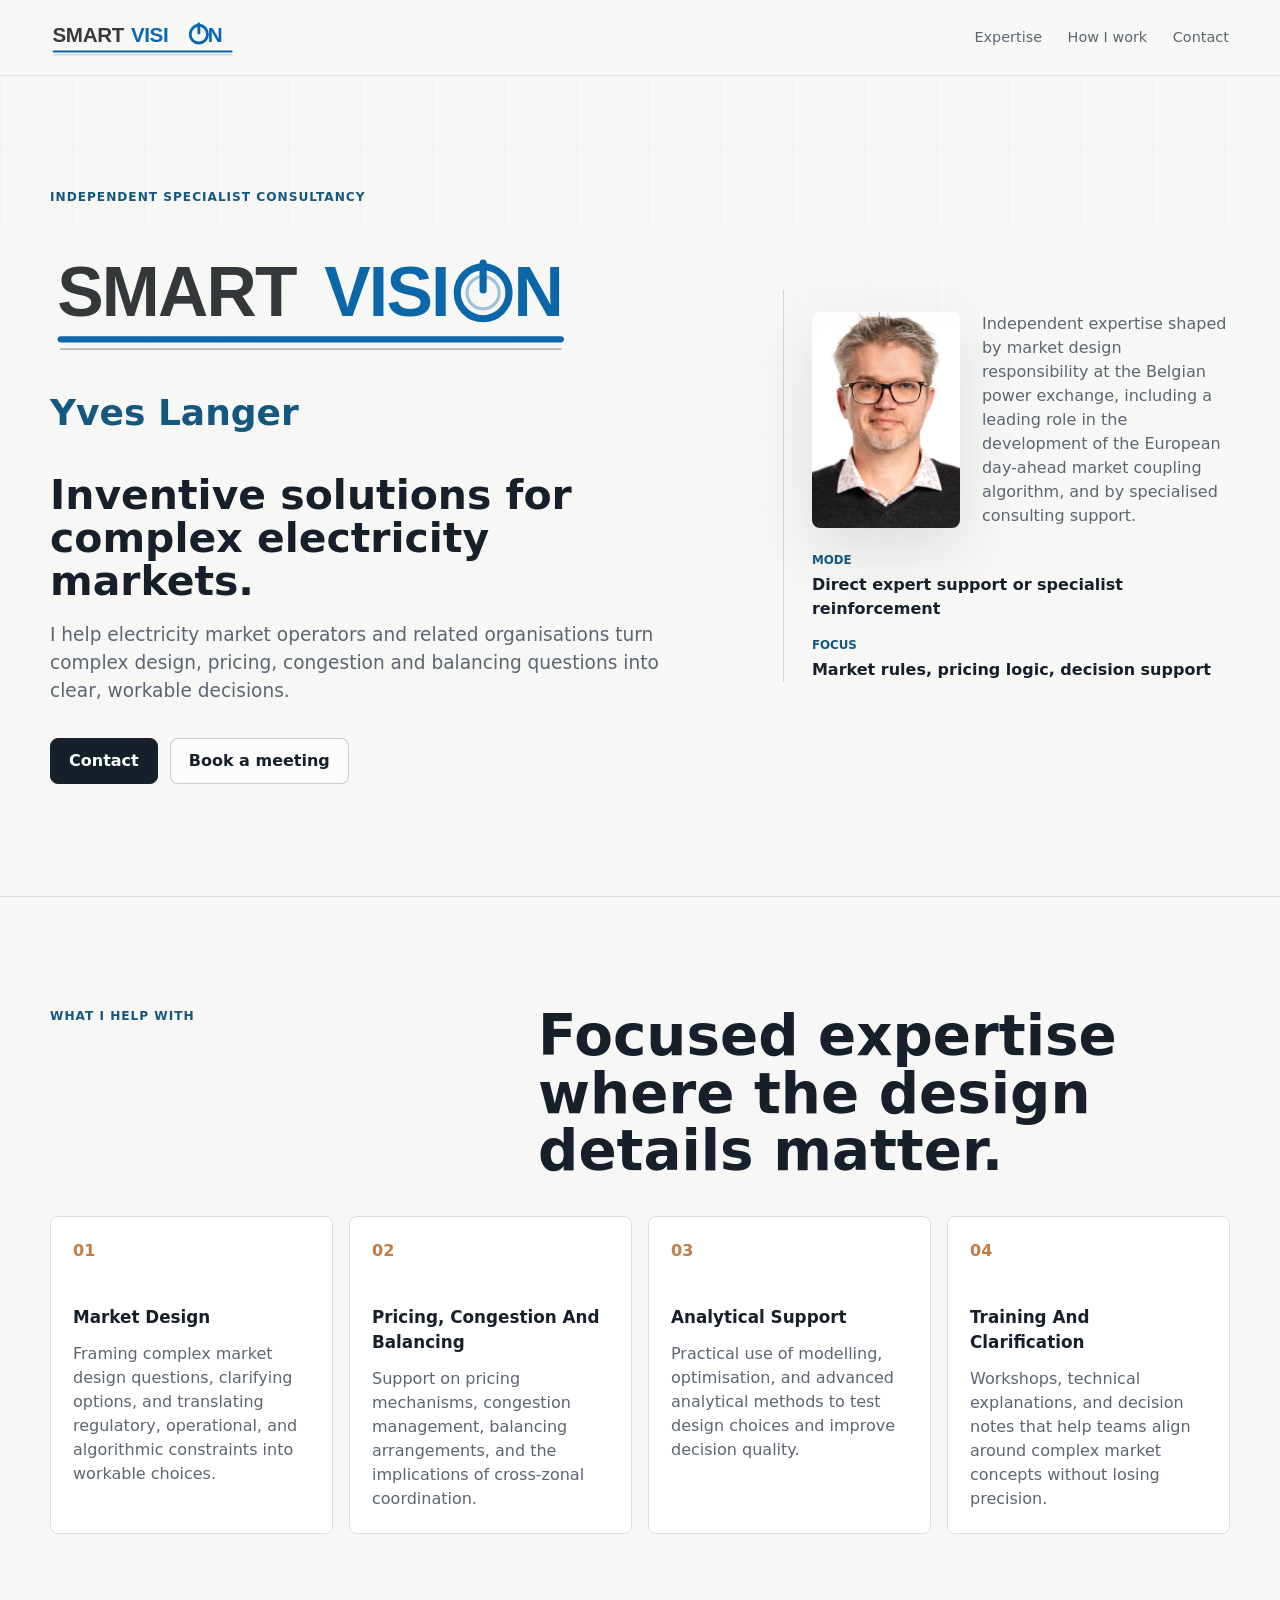
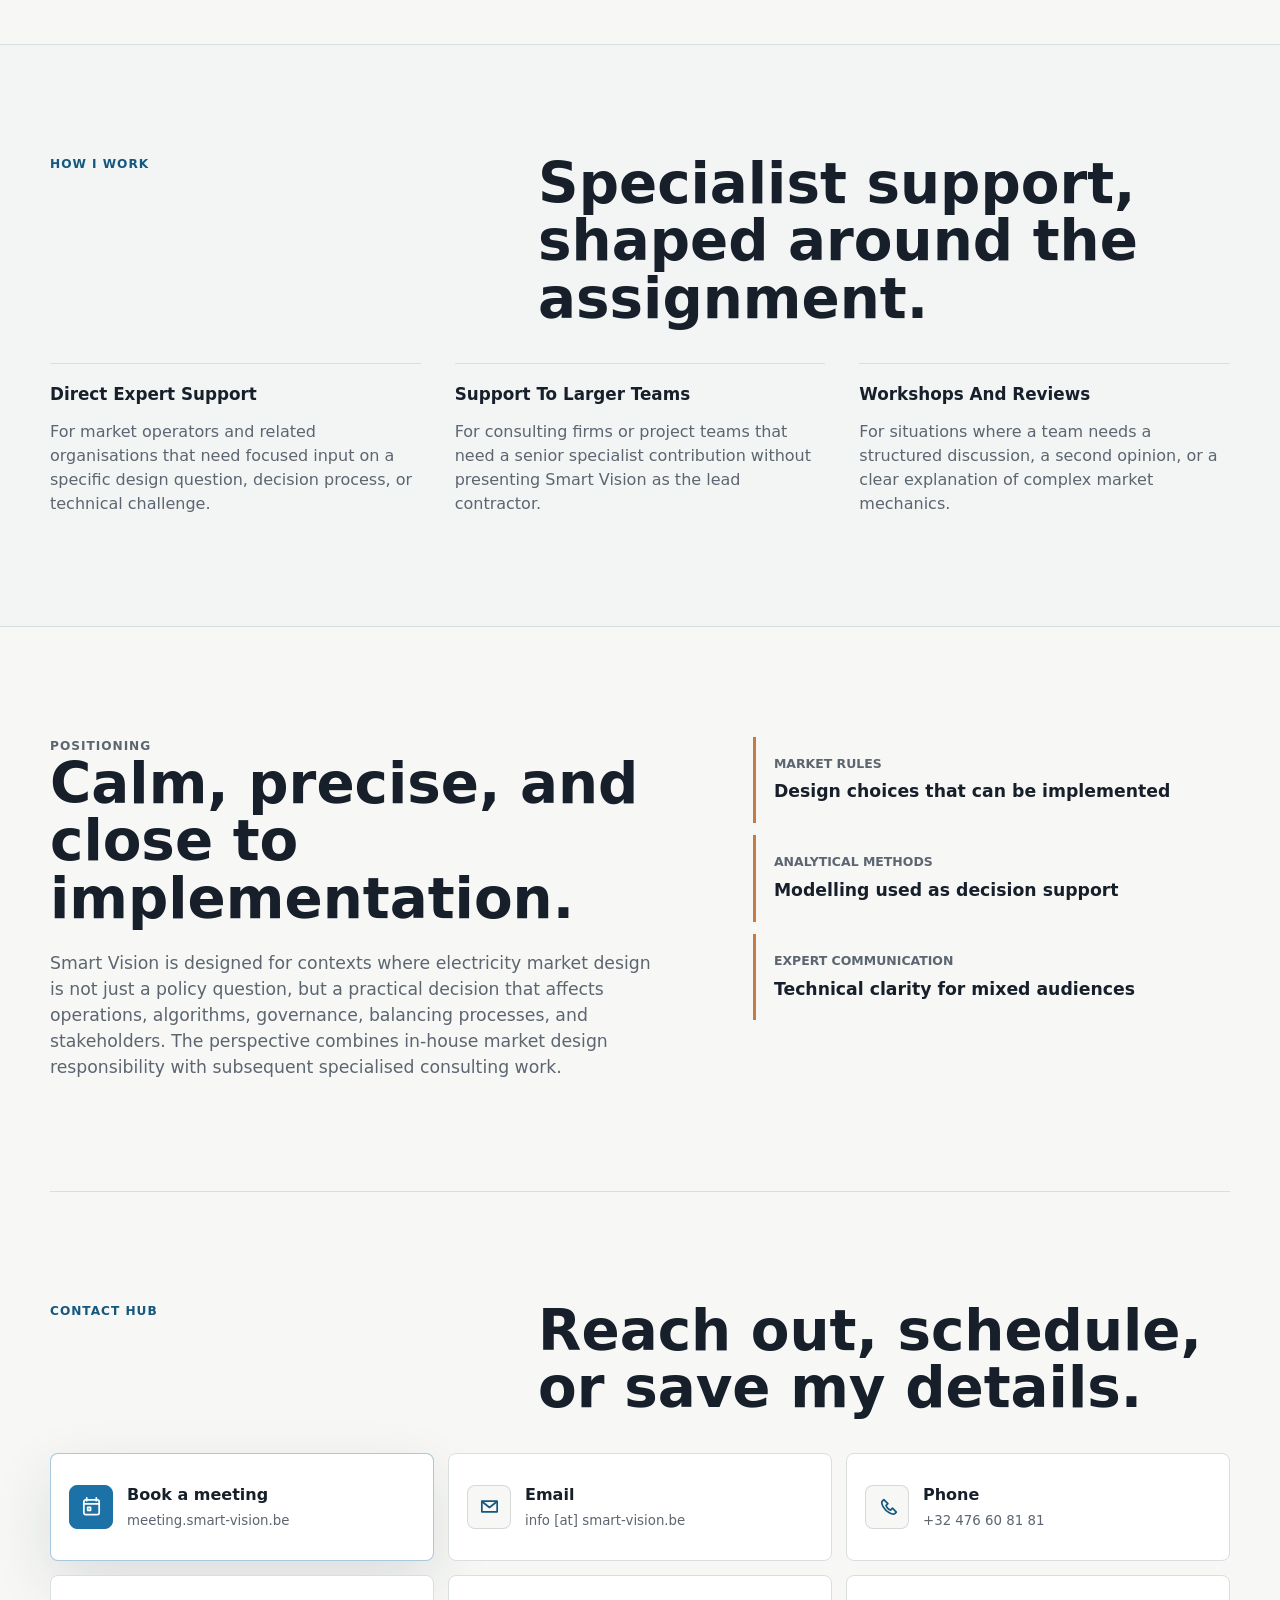
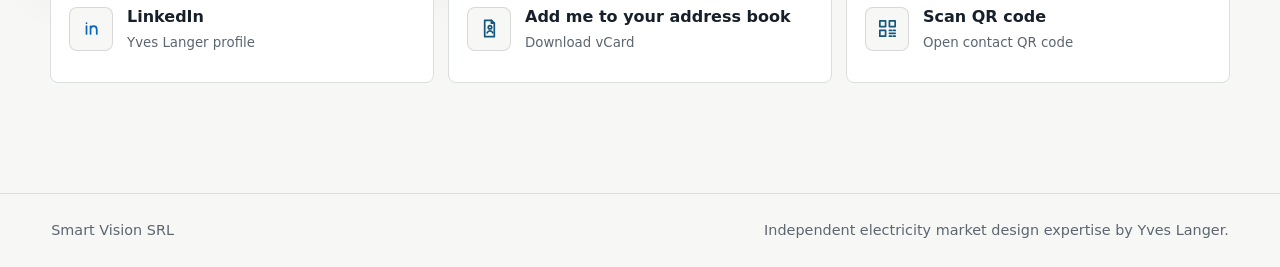
==== commit d4766059: "Update contact hub heading" ====
--- a/index.html
+++ b/index.html
@@ -145,7 +145,7 @@
       <section id="contact" class="section contact-section">
         <div class="section-heading">
           <p class="eyebrow">Contact hub</p>
-          <h2>Simple ways to connect.</h2>
+          <h2>Reach out, schedule, or save my details.</h2>
         </div>
         <div class="contact-grid">
           <a class="contact-card highlight" href="https://meeting.smart-vision.be" target="_blank" rel="noopener">
